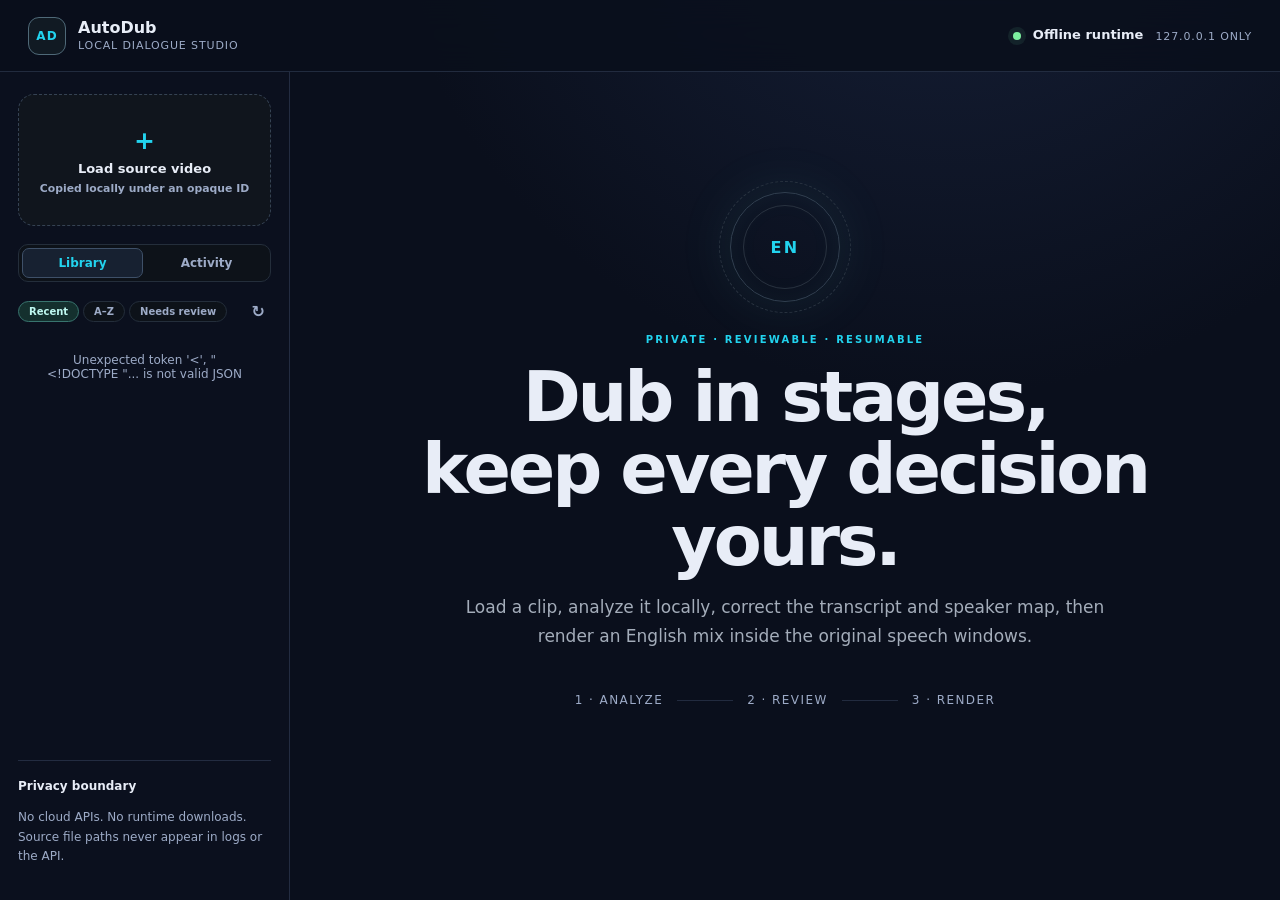
==== src/autodub/web/static/index.html @ 65a3f205 "AutoDub: local, offline, human-in-the-loop anime dubbing pipeline Initial public release: src-layout" ====
<!doctype html>
<html lang="en">
<head>
  <meta charset="utf-8">
  <meta name="viewport" content="width=device-width, initial-scale=1">
  <title>AutoDub Local Studio</title>
  <link rel="stylesheet" href="styles.css">
  <link rel="stylesheet" href="theme.css">
</head>
<body>
  <header class="topbar">
    <div class="brand"><span class="mark">AD</span><div><strong>AutoDub</strong><small>local dialogue studio</small></div></div>
    <div class="privacy"><span class="pulse"></span><strong>Offline runtime</strong><small>127.0.0.1 only</small></div>
  </header>
  <main class="shell">
    <aside class="sidebar">
      <section class="import-card">
        <input id="source" type="file" accept="video/*" hidden>
        <button id="pick" class="dropzone"><span class="drop-icon">+</span><b>Load source video</b><small>Copied locally under an opaque ID</small></button>
        <div id="upload-state" class="muted"></div>
      </section>
      <div class="side-tabs">
        <button id="tab-library" class="side-tab active">Library</button>
        <button id="tab-activity" class="side-tab">Activity<span id="activity-count" class="tab-badge hidden">0</span></button>
      </div>
      <div id="library-pane">
        <div class="sort-row">
          <button class="sort-chip active" data-sort="recent">Recent</button>
          <button class="sort-chip" data-sort="az">A–Z</button>
          <button class="sort-chip" data-sort="review">Needs review</button>
          <button id="projects-refresh" class="sort-refresh" title="Refresh">↻</button>
        </div>
        <div id="projects" class="projects"><div class="empty-small">Nothing imported yet</div></div>
      </div>
      <div id="activity-pane" class="hidden">
        <div id="activity-list" class="activity-list"><div class="empty-small">Nothing running, nothing waiting.</div></div>
        <div class="episode-queue-card">
          <div id="episode-queue-state" class="muted">No reviewed jobs queued.</div>
          <div class="episode-queue-actions">
            <button id="queue-add-current" class="secondary">Add current</button>
            <button id="queue-run" class="accent">Run</button>
            <button id="queue-stop" class="danger">Stop</button>
            <button id="queue-clear" class="secondary">Clear done</button>
          </div>
        </div>
      </div>
      <div class="privacy-note"><b>Privacy boundary</b><p>No cloud APIs. No runtime downloads. Source file paths never appear in logs or the API.</p></div>
    </aside>
    <section class="workspace">
      <div id="project-view" class="hidden">
        <section class="panel">
          <div class="panel-title"><div><h3 id="project-title">Project</h3><p class="muted">The whole show at once: speakers merged across every analyzed episode and grouped into likely characters. Name a group ONCE and it applies to every episode it appears in. Season folders below; the voice bank is per-show, so a season-1 name keeps its voice in every later season.</p></div>
          <div class="actions"><button id="project-prewarm" class="secondary" title="Cut every clip on this board now so plays are instant (already runs automatically on open)">Prepare all clips</button>
          <button id="project-close" class="secondary">← back to jobs</button></div></div>
          <div id="project-tree"></div>
          <div id="prewarm-state" class="muted hidden"></div>
          <div id="project-groups"></div>
        </section>
      </div>
      <div id="welcome" class="welcome">
        <div class="hero-orbit"><span>EN</span></div>
        <p class="eyebrow">PRIVATE · REVIEWABLE · RESUMABLE</p>
        <h1>Dub in stages,<br>keep every decision yours.</h1>
        <p>Load a clip, analyze it locally, correct the transcript and speaker map, then render an English mix inside the original speech windows.</p>
        <div class="stage-row"><span>1 · Analyze</span><i></i><span>2 · Review</span><i></i><span>3 · Render</span></div>
      </div>
      <div id="job-view" class="job-view hidden">
        <section class="job-head panel">
          <div><p class="eyebrow">OPAQUE PROJECT</p><h2 id="job-title"></h2><p id="job-meta" class="muted"></p></div>
          <div class="actions"><button id="save" class="secondary">Save edits</button><button id="analyze" class="primary">Analyze locally</button><button id="render" class="primary accent">Render English dub</button><button id="realign" class="secondary">Realign + remix</button><button id="adapt" class="secondary" title="Slot-aware dialogue adaptation: rewrite English lines to fit their speech windows (meaning-locked)">Adapt dialogue</button><button id="open-studio" class="secondary" title="Merge duplicate voices, name characters, audition demos, and lock the cast">Casting studio</button><button id="cancel-job" class="danger hidden">Cancel safely</button><a id="download" class="button primary success hidden">Export MP4</a><a id="srt" class="button secondary hidden">Export SRT</a><button id="delete-job" class="danger" title="Delete this job and its outputs (sources in input/ and the voice bank are kept)">Delete job</button></div>
        </section>
        <section class="progress-panel panel">
          <div class="progress-copy"><span id="stage">Ready</span><span id="percent">0%</span></div>
          <div class="progress"><div id="bar"></div></div>
          <div id="stage-checklist" class="stage-checklist"></div>
          <p id="progress-detail" class="muted"></p>
          <p id="error" class="error hidden"></p>
        </section>
        <div class="grid-two">
          <section class="panel settings">
            <div class="panel-title"><h3>Run settings</h3><span>Quality first · CPU supported</span></div>
            <label>Quality profile<select id="quality-profile"></select><small id="profile-note">Exact local stack is recorded with the job.</small></label>
            <label>GPU admission<div id="gpu-state" class="gpu-state">Checking render queue...</div><small>Quality actions arm once, recheck the queue, then use the shared lease.</small></label>
            <label>Source language<select id="source-language"><option value="ja">Japanese</option></select></label>
            <label>Expected speakers<input id="speakers" type="number" min="0" max="20" value="0"><small>0 = acoustic auto-cluster</small></label>
            <label>Mix policy<select id="mix-policy"></select><small>Modular bed, ducking, and limiter recipe.</small></label>
            <label>Timing policy<select id="timing-policy"></select><small>Swap timing without changing the voice model.</small></label>
            <label>Voice space<select id="space-policy"></select><small>Dry by default; optional conservative room glue.</small></label>
            <label>Emotion routing<select id="emotion-policy"><option value="source-energy-v1">Source-energy hints</option><option value="off">Off / neutral</option></select><small>Metadata only in normal renders; Chatterbox experiments can use confident hints.</small></label>
            <label>Song skip (EXPERIMENTAL)<select id="song-policy"><option value="skip-detected-v1">Skip detected songs (in testing)</option><option value="dub-all-v1">Off — dub everything</option></select><small>Detected OP/ED/karaoke ranges keep the original singing. In development: check the review list for over-skipping; turn off if something seems wrong.</small></label>
            <label>Source bed <output id="bed-value"></output><input id="bed" type="range" min="0" max="1.2" step="0.05"></label>
            <label>English dialogue <output id="dialogue-value"></output><input id="dialogue" type="range" min="0.5" max="2" step="0.05"><small>Boosts the dubbed voices; the final limiter prevents clipping.</small></label>
            <label>Maximum speech speed <output id="tempo-value"></output><input id="tempo" type="range" min="1" max="2" step="0.05"></label>
          </section>
          <section class="panel voices">
            <div class="panel-title"><h3>Speaker voices</h3><span>Stable per project</span></div>
            <div id="voice-map" class="voice-map"><p class="muted">Analyze first to discover speakers.</p></div>
            <details class="voice-import">
              <summary>Add a local clone reference</summary>
              <p>Use a clean 3–10 second clip and its exact transcript. It stays local under an opaque profile ID.</p>
              <input id="voice-file" type="file" accept="audio/wav,audio/flac,audio/mpeg,audio/mp4,audio/ogg">
              <textarea id="voice-transcript" rows="2" placeholder="Exact words spoken in the reference clip"></textarea>
              <div class="voice-import-row"><select id="voice-language"><option value="ja">Japanese reference</option><option value="en">English reference</option><option value="zh">Chinese reference</option><option value="ko">Korean reference</option></select><button id="voice-add" class="secondary">Import clone</button></div>
              <small id="voice-import-state" class="muted"></small>
            </details>
            <details class="voice-import">
              <summary>Translation glossary</summary>
              <p>One local replacement per line: <code>source = preferred English</code>.</p>
              <textarea id="glossary" rows="5" placeholder="Name = Preferred Name"></textarea>
              <button id="apply-glossary" class="secondary">Apply glossary to reviewed lines</button>
            </details>
          </section>
        </div>
        <section class="panel characters-panel">
          <div class="panel-title"><div><h3>Characters</h3><p class="muted">Series voice bank — the same character keeps the same voice across every episode. Confirm who is who; clear matches apply themselves (and are logged).</p></div><span>Per series · evidence cards</span></div>
          <div class="characters-head">
            <label>Series<input id="series-name" type="text" placeholder="series name (guessed from the file)"></label>
            <button id="characters-load" class="secondary">Load characters</button>
            <button id="characters-auto" class="secondary" title="Apply every clear-zone match; each one is logged as a decision">Apply clear matches</button>
            <button id="characters-prewarm" class="secondary" title="Cut every clip in this panel now so plays are instant (also runs automatically on load)">Prepare clips</button>
            <small id="characters-prewarm-state" class="muted hidden"></small>
          </div>
          <div id="characters-body"><p class="muted">Analyze first, then load characters to review who is who.</p></div>
        </section>
        <section class="panel experiment-panel">
          <div class="panel-title"><div><h3>Experiment mode</h3><p class="muted">Build short timing and balance candidates, then judge them in <a href="/experiments.html">Experiment review</a>.</p></div><span>CPU mix · existing voices</span></div>
          <div class="experiment-controls">
            <label>Start seconds<input id="experiment-start" type="number" min="0" step="0.1" value="0"></label>
            <label>Duration<input id="experiment-duration" type="number" min="5" max="120" step="1" value="45"></label>
            <label>Rendered line set<select id="experiment-lines"><option value="lines">Current job lines</option><option value="lines-v3">Preserved v3 lines</option></select></label>
            <button id="build-experiment" class="primary accent">Build comparison</button>
          </div>
          <small id="experiment-state" class="muted">Six candidates vary one timing, balance, or room-glue dimension at a time; no winner is automatic.</small>
          <details class="tts-experiment">
            <summary>Compare voice models on this reviewed scene</summary>
            <p class="muted">Uses the same lines, speakers, timing, and mix for each selected local TTS model. GPU candidates wait for the GPU; judge them in Experiment review.</p>
            <div id="tts-candidates" class="tts-candidates"></div>
            <div class="tts-actions">
              <button id="build-tts-experiment" class="primary">Queue TTS comparison</button>
              <small id="tts-experiment-state" class="muted"></small>
            </div>
          </details>
        </section>
        <section class="panel review-player">
          <div class="panel-title"><h3>Review player</h3><span id="player-label">Select source, line, or voice audio</span></div>
          <audio id="player" controls preload="none"></audio>
          <p id="qc-summary" class="muted"></p>
          <p id="adapt-summary" class="muted hidden"></p>
        </section>
        <section class="panel script-panel">
          <div class="panel-title"><div><h3>Dialogue review</h3><p class="muted">Correct speaker labels and English lines before rendering.</p></div><span id="line-count">0 lines</span><button id="song-mark-mode" class="secondary" title="Click the first and last line of an opening/ending song; marked lines keep the original audio and are never dubbed">Mark song range</button></div>
          <div id="segments" class="segments"><div class="empty-small">Analysis has not run.</div></div>
        </section>
        <section class="panel event-panel"><div class="panel-title"><h3>Job history</h3><span>Metadata only</span></div><div id="events"></div></section>
      </div>
    </section>
    <section id="casting-studio" class="panel hidden">
      <div class="panel-title">
        <div><h3>Casting studio</h3><p class="muted">Merge duplicate voices, name each character, audition demos, then lock the cast.</p></div>
        <div class="studio-controls">
          <label class="muted"><input type="checkbox" id="studio-official-audio"> official-EN audio in clips</label>
          <input id="studio-series" placeholder="Series name (voice bank)">
          <select id="studio-sort" class="mini" title="Row order">
            <option value="clusters">Sort: likely-same together</option>
            <option value="lines">Sort: most lines</option>
            <option value="label">Sort: label order</option>
          </select>
          <button id="studio-prerender" class="secondary" title="One GPU arm renders every candidate demo before you sit down">Render demos</button>
          <button id="studio-close" class="mini">Close</button>
        </div>
      </div>
      <datalist id="studio-names"></datalist>
      <div id="studio-rows"></div>
      <div id="studio-spotcheck" class="hidden"></div>
      <div class="studio-lock-bar">
        <span id="studio-lock-state" class="muted"></span>
        <div>
          <button id="studio-spotcheck-open" class="secondary" title="Review only the lines the machine is unsure about; skipping is fine">Spot-check flagged lines</button>
          <button id="studio-lock" class="primary accent" disabled>Cast lock</button>
        </div>
      </div>
    </section>
  </main>
  <div id="video-overlay" class="modal-overlay hidden" role="dialog" aria-modal="true" aria-labelledby="video-title">
    <div class="modal-card video-modal">
      <div class="video-head"><h3 id="video-title">Clip</h3>
        <span class="video-head-actions"><button id="video-longer" class="secondary" title="Re-cut this moment with more surrounding conversation">Longer clip</button><button id="video-episode" class="secondary" title="Open the whole episode here, parked just before this line — scrub freely">Watch in episode</button><button id="video-close" class="secondary" title="Close (Esc)">✕</button></span></div>
      <video id="video-player" controls autoplay playsinline></video>
      <small id="video-note" class="muted">first open cuts the clip — a few seconds…</small>
    </div>
  </div>
  <div id="confirm-overlay" class="modal-overlay hidden" role="dialog" aria-modal="true" aria-labelledby="confirm-title">
    <div class="modal-card">
      <h3 id="confirm-title">Confirm</h3>
      <p id="confirm-body"></p>
      <div class="modal-actions">
        <button id="confirm-cancel" class="secondary">Cancel</button>
        <button id="confirm-ok" class="accent">Confirm</button>
      </div>
    </div>
  </div>
  <script src="app.js"></script>
  <script src="studio.js"></script>
</body>
</html>
---- src/autodub/web/static/styles.css ----
:root{color-scheme:dark;--bg:#07090d;--surface:#0e1219;--panel:#121720;--line:#242c39;--text:#eef3fa;--muted:#8994a5;--cyan:#68e1d1;--blue:#7899ff;--danger:#ff7785;--green:#7be0a5;font-family:Inter,ui-sans-serif,system-ui,-apple-system,"Segoe UI",sans-serif}*{box-sizing:border-box}body{margin:0;background:radial-gradient(circle at 74% -20%,#17213a 0,transparent 40%),var(--bg);color:var(--text);min-height:100vh}.topbar{height:72px;border-bottom:1px solid var(--line);display:flex;align-items:center;justify-content:space-between;padding:0 28px;background:rgba(7,9,13,.86);backdrop-filter:blur(16px);position:sticky;top:0;z-index:3}.brand,.privacy{display:flex;align-items:center;gap:12px}.brand div,.privacy{line-height:1.1}.brand small,.privacy small{display:block;color:var(--muted);font-size:11px;margin-top:4px;letter-spacing:.08em;text-transform:uppercase}.mark{display:grid;place-items:center;width:38px;height:38px;border:1px solid #4f6978;border-radius:11px;color:var(--cyan);font-size:12px;font-weight:800;letter-spacing:.1em;background:#111a23}.privacy{text-align:right;font-size:13px}.pulse{width:8px;height:8px;border-radius:50%;background:var(--green);box-shadow:0 0 0 5px #7be0a517}.shell{display:grid;grid-template-columns:290px minmax(0,1fr);min-height:calc(100vh - 72px)}.sidebar{border-right:1px solid var(--line);padding:22px 18px;display:flex;flex-direction:column;gap:18px;background:#090c11}.dropzone{width:100%;min-height:132px;border:1px dashed #354253;background:#10151d;border-radius:16px;color:var(--text);display:flex;flex-direction:column;align-items:center;justify-content:center;gap:6px;cursor:pointer;transition:.2s}.dropzone:hover{border-color:var(--cyan);background:#111c23;transform:translateY(-1px)}.dropzone small{color:var(--muted)}.drop-icon{font-size:25px;color:var(--cyan)}button,.button{font:inherit}.side-heading,.panel-title,.progress-copy{display:flex;align-items:center;justify-content:space-between}.side-heading{font-size:12px;text-transform:uppercase;letter-spacing:.14em;color:var(--muted)}.side-heading button{border:0;background:transparent;color:var(--muted);font-size:19px;cursor:pointer}.jobs{display:flex;flex-direction:column;gap:8px;max-height:46vh;overflow:auto}.job-button{border:1px solid transparent;background:#0e131a;color:var(--text);padding:12px;border-radius:12px;text-align:left;cursor:pointer}.job-button:hover,.job-button.active{border-color:#354454;background:#121a24}.job-button b,.job-button small{display:block}.job-button small{color:var(--muted);margin-top:5px}.job-button .status{float:right;color:var(--cyan);font-size:10px;text-transform:uppercase}.privacy-note{margin-top:auto;border-top:1px solid var(--line);padding-top:16px;color:var(--muted);font-size:12px;line-height:1.6}.privacy-note b{color:var(--text)}.workspace{padding:30px;min-width:0}.welcome{max-width:790px;margin:10vh auto;text-align:center}.hero-orbit{width:110px;height:110px;border:1px solid #314050;border-radius:50%;display:grid;place-items:center;margin:0 auto 32px;box-shadow:0 0 60px #66e4d418,inset 0 0 30px #66e4d40c;position:relative}.hero-orbit:before,.hero-orbit:after{content:"";position:absolute;border-radius:50%;border:1px solid #28323f}.hero-orbit:before{inset:12px}.hero-orbit:after{inset:-12px;border-style:dashed}.hero-orbit span{color:var(--cyan);font-weight:800;letter-spacing:.14em}.eyebrow{font-size:10px;letter-spacing:.22em;color:var(--cyan);font-weight:750}.welcome h1{font-size:clamp(40px,6vw,70px);line-height:1.03;margin:16px 0;font-weight:680;letter-spacing:-.045em}.welcome>p:not(.eyebrow){color:#a4adba;font-size:17px;line-height:1.7;max-width:680px;margin:0 auto}.stage-row{margin:42px auto;display:flex;justify-content:center;align-items:center;gap:14px;color:var(--muted);font-size:12px;text-transform:uppercase;letter-spacing:.12em}.stage-row i{width:56px;height:1px;background:var(--line)}.hidden{display:none!important}.job-view{max-width:1280px;margin:auto;display:flex;flex-direction:column;gap:18px}.panel{background:linear-gradient(145deg,#121720,#0f141c);border:1px solid var(--line);border-radius:16px;padding:20px;box-shadow:0 12px 40px #0002}.job-head{display:flex;align-items:center;justify-content:space-between;gap:20px}.job-head h2{margin:5px 0;font-family:ui-monospace,monospace;font-size:20px}.actions{display:flex;gap:8px;flex-wrap:wrap;justify-content:flex-end}button,.button{border:1px solid var(--line);border-radius:9px;padding:9px 13px;color:var(--text);background:#151b25;cursor:pointer;text-decoration:none;font-size:13px;font-weight:650}button:disabled{opacity:.4;cursor:not-allowed}.primary{border-color:#3e5068;background:#172131}.accent{border-color:#38746e;color:#bff9f1;background:#14302e}.success{border-color:#347752;background:#163525;color:#bdf5cf}.secondary{color:#b5bfcb}.progress-panel{padding:15px 20px}.progress-copy{text-transform:capitalize;font-size:13px}.progress-copy span:last-child{color:var(--cyan);font-variant-numeric:tabular-nums}.progress{height:5px;background:#212936;border-radius:10px;margin-top:11px;overflow:hidden}.progress div{height:100%;width:0;background:linear-gradient(90deg,var(--blue),var(--cyan));transition:width .4s}.error{color:#ffc1c8;background:#3a171d;border:1px solid #6b2c36;padding:10px;border-radius:8px;margin-bottom:0}.grid-two{display:grid;grid-template-columns:minmax(0,1fr) minmax(0,1fr);gap:18px}.grid-two>*{min-width:0}.panel-title h3{margin:0;font-size:15px}.panel-title>span{color:var(--muted);font-size:11px;text-transform:uppercase;letter-spacing:.1em}.settings{display:grid;grid-template-columns:1fr 1fr;gap:14px}.settings .panel-title{grid-column:1/-1}.settings label{display:flex;flex-direction:column;gap:7px;color:#bcc5d0;font-size:12px}.settings label small{color:var(--muted)}select,input,textarea{background:#0b0f15;border:1px solid #2b3442;border-radius:8px;color:var(--text);padding:9px;font:inherit}input[type=range]{padding:0;accent-color:var(--cyan)}output{float:right;color:var(--cyan)}.voice-map{display:grid;grid-template-columns:1fr 1fr;gap:10px;margin-top:14px}.voice-row{display:flex;flex-direction:column;gap:5px;min-width:0}.voice-row select{min-width:0;max-width:100%}.voice-row label{font-family:ui-monospace,monospace;font-size:11px;color:var(--cyan)}.script-panel{padding:0;overflow:hidden}.script-panel>.panel-title{padding:20px;border-bottom:1px solid var(--line)}.panel-title p{margin:4px 0 0;font-size:12px}.segments{max-height:500px;overflow:auto}.segment{display:grid;grid-template-columns:64px 110px 1fr 1fr;gap:12px;padding:14px 20px;border-bottom:1px solid #1d2430;align-items:start}.segment:hover{background:#151b24}.time{font-family:ui-monospace,monospace;font-size:11px;color:var(--muted);padding-top:8px}.segment textarea{width:100%;min-height:70px;resize:vertical;line-height:1.45}.segment .source{color:#a7b0bd;background:#0d1117}.segment input{width:100%;font-family:ui-monospace,monospace;color:var(--cyan)}.event-panel #events{margin-top:14px;display:flex;flex-direction:column;gap:8px}.event{display:grid;grid-template-columns:170px 100px 1fr;font-size:12px;color:var(--muted);padding:7px 0;border-bottom:1px solid #1d2430}.event b{color:var(--text);text-transform:capitalize}.muted,.empty-small{color:var(--muted)}.empty-small{padding:20px;text-align:center;font-size:12px}@media(max-width:900px){.shell{grid-template-columns:1fr}.sidebar{border-right:0;border-bottom:1px solid var(--line)}.jobs{max-height:180px}.privacy-note{display:none}.workspace{padding:18px}.grid-two{grid-template-columns:1fr}.job-head{align-items:flex-start;flex-direction:column}.actions{justify-content:flex-start}.segment{grid-template-columns:56px 1fr}.segment textarea{grid-column:1/-1}.stage-row{flex-wrap:wrap}}@media(max-width:540px){.topbar{padding:0 14px}.privacy small{display:none}.workspace{padding:12px}.segment{padding:12px}.settings{grid-template-columns:1fr}.settings .panel-title{grid-column:auto}.voice-map{grid-template-columns:1fr}.welcome{margin-top:4vh}.welcome h1{font-size:40px}}
.modal-overlay{position:fixed;inset:0;z-index:50;display:flex;align-items:center;justify-content:center;padding:20px;background:rgba(4,7,12,.72);backdrop-filter:blur(6px);animation:modalFade .16s ease}.modal-card{width:100%;max-width:440px;background:linear-gradient(145deg,#121720,#0f141c);border:1px solid var(--line);border-radius:16px;padding:24px;box-shadow:0 24px 70px #000a;animation:modalRise .18s ease}.modal-card h3{margin:0 0 10px;font-size:17px}.modal-card p{margin:0 0 20px;color:#b9c2ce;font-size:14px;line-height:1.6}.modal-actions{display:flex;gap:10px;justify-content:flex-end}.modal-actions button{padding:9px 18px}@keyframes modalFade{from{opacity:0}to{opacity:1}}@keyframes modalRise{from{opacity:0;transform:translateY(8px) scale(.98)}to{opacity:1;transform:none}}
.danger{border-color:#743844;color:#ffc1c8;background:#30151b}.experiment-controls{display:grid;grid-template-columns:repeat(3,minmax(130px,1fr)) auto;gap:12px;align-items:end;margin-top:16px}.experiment-controls label{display:flex;flex-direction:column;gap:6px;color:#bcc5d0;font-size:12px}.review-player audio{width:100%;margin-top:14px}.voice-select-row{display:flex;gap:6px}.voice-select-row select{min-width:0;flex:1}.mini{padding:7px 9px;font-size:11px}.segment{grid-template-columns:64px 110px 1fr 1fr 150px}.line-tools{display:flex;flex-wrap:wrap;gap:6px}.qc-flags{grid-column:3/-1;display:flex;gap:6px;flex-wrap:wrap}.qc-flag{font-size:10px;color:#ffd18a;border:1px solid #6f5527;background:#2e2515;border-radius:999px;padding:3px 7px}@media(max-width:900px){.experiment-controls{grid-template-columns:1fr 1fr}.segment{grid-template-columns:56px 1fr}.line-tools,.qc-flags{grid-column:1/-1}}@media(max-width:540px){.experiment-controls{grid-template-columns:1fr}}
.stage-checklist{display:grid;grid-template-columns:repeat(10,minmax(0,1fr));gap:5px;margin-top:12px}.stage-step{border-top:2px solid #28313f;padding-top:5px;color:#6f7a89;font-size:9px;text-transform:uppercase;letter-spacing:.05em;overflow:hidden;text-overflow:ellipsis;white-space:nowrap}.stage-step.done{border-color:var(--green);color:#9ccbb0}.stage-step.active{border-color:var(--cyan);color:var(--cyan)}.tts-experiment{margin-top:16px;border-top:1px solid var(--line);padding-top:14px}.tts-experiment summary{cursor:pointer;color:#c9d2dd;font-weight:650}.tts-candidates{display:grid;grid-template-columns:repeat(3,minmax(0,1fr));gap:8px;margin:12px 0}.tts-candidate{display:flex;align-items:flex-start;gap:8px;padding:9px;border:1px solid #26303e;border-radius:9px;background:#0c1118;font-size:11px}.tts-candidate input{margin-top:2px}.tts-candidate span{display:block;color:var(--muted);margin-top:2px}.tts-actions{display:flex;align-items:center;gap:12px;flex-wrap:wrap}@media(max-width:900px){.stage-checklist{grid-template-columns:repeat(5,minmax(0,1fr))}.tts-candidates{grid-template-columns:1fr 1fr}}@media(max-width:540px){.stage-checklist{grid-template-columns:repeat(2,minmax(0,1fr))}.tts-candidates{grid-template-columns:1fr}}
.episode-queue-card{border:1px solid #242e3b;background:#0d1219;border-radius:12px;padding:10px;font-size:11px}.episode-queue-items{display:flex;flex-direction:column;gap:4px;margin:8px 0;max-height:110px;overflow:auto}.episode-queue-item{display:flex;justify-content:space-between;gap:6px;color:#aeb8c5;font-family:ui-monospace,monospace}.episode-queue-item span:last-child{text-transform:uppercase;color:var(--cyan);font-size:9px}.episode-queue-actions{display:grid;grid-template-columns:1fr 1fr;gap:5px}.episode-queue-actions button{padding:6px;font-size:10px}
.delivery-hint{grid-column:5;font-size:10px;text-transform:uppercase;letter-spacing:.05em;color:#b7a8ff}@media(max-width:900px){.delivery-hint{grid-column:1/-1}}
/* CHARACTERS panel: evidence cards + three-zone chips. Phone-first widths. */
.characters-head{display:flex;gap:10px;align-items:end;flex-wrap:wrap;margin-top:14px}.characters-head label{display:flex;flex-direction:column;gap:6px;color:#bcc5d0;font-size:12px;flex:1;min-width:180px}.bank-row{margin:14px 0 6px;font-size:12px;color:var(--muted)}.bank-chip{display:inline-block;border:1px solid #38746e;color:#bff9f1;background:#14302e;border-radius:999px;padding:3px 10px;margin:2px 3px;font-size:11px}.character-block{border:1px solid #26303e;border-radius:12px;padding:14px;margin-top:12px;background:#0c1118}.character-head{display:flex;gap:10px;align-items:center;flex-wrap:wrap}.character-head b{font-family:ui-monospace,monospace;color:var(--cyan)}.zone{font-size:11px;border-radius:999px;padding:3px 10px;border:1px solid}.zone-clear{border-color:#347752;color:#bdf5cf;background:#163525}.zone-ask{border-color:#6f5527;color:#ffd18a;background:#2e2515}.zone-new{border-color:#3e5068;color:#b5bfcb;background:#172131}.zone-quarantined{border-color:#743844;color:#ffc1c8;background:#30151b}.evidence-cards{display:grid;grid-template-columns:repeat(3,minmax(0,1fr));gap:10px;margin-top:12px}.evidence-card{display:flex;flex-direction:column;gap:6px;border:1px solid #1d2430;border-radius:9px;padding:8px;background:#0b0f15}.evidence-card img{width:100%;border-radius:6px;aspect-ratio:16/9;object-fit:cover}.evidence-card audio{width:100%;height:32px}.evidence-card small{color:var(--muted);font-size:10px}.character-actions{display:flex;gap:8px;flex-wrap:wrap;margin-top:12px;align-items:center}.character-actions input{min-width:150px}@media(max-width:900px){.evidence-cards{grid-template-columns:1fr 1fr}}@media(max-width:540px){.evidence-cards{grid-template-columns:1fr}.character-actions{flex-direction:column;align-items:stretch}}
.job-row{display:flex;gap:6px;align-items:stretch}.job-row .job-button{flex:1;min-width:0}.job-delete{border:1px solid transparent;background:transparent;color:var(--muted);border-radius:9px;padding:0 8px;cursor:pointer;font-size:13px}.job-delete:hover{border-color:#743844;color:#ffc1c8;background:#30151b}
.card-media{position:relative;cursor:pointer}.card-media img{display:block}.card-play{position:absolute;inset:0;display:grid;place-items:center;color:#fff;font-size:22px;background:rgba(4,7,12,.28);opacity:0;transition:.15s;border-radius:6px}.card-media:hover .card-play{opacity:1}.card-video{display:flex;flex-direction:column;gap:4px;position:relative}.card-video video{width:100%;border-radius:6px;aspect-ratio:16/9;background:#000}.card-close{position:absolute;top:6px;right:6px;border:1px solid var(--line);background:rgba(7,9,13,.8);color:var(--text);border-radius:7px;padding:2px 8px;cursor:pointer;font-size:12px}.card-note{font-size:10px}
.projects{display:flex;flex-direction:column;gap:6px;max-height:22vh;overflow:auto}.project-button{border:1px solid transparent;background:#0e131a;color:var(--text);padding:10px 12px;border-radius:12px;text-align:left;cursor:pointer}.project-button:hover{border-color:#38746e;background:#121a24}.project-button b,.project-button small{display:block}.project-button small{color:var(--muted);margin-top:4px}.season-block{margin:12px 0}.season-block b{font-size:12px;text-transform:uppercase;letter-spacing:.08em;color:var(--muted)}.season-eps{display:flex;flex-wrap:wrap;gap:5px;margin-top:6px}.ep-chip{border:1px solid #26303e;border-radius:999px;padding:2px 9px;font-size:11px;color:var(--muted);background:#0c1118}.ep-chip.done{border-color:#347752;color:#bdf5cf}
/* SIDEBAR: Library/Activity tabs, show cards with status-colored episode pills, grouped activity feed. */
.side-tabs{display:flex;background:#0d1219;border:1px solid #242e3b;border-radius:10px;padding:3px;gap:3px}.side-tab{flex:1;border:1px solid transparent;background:transparent;color:var(--muted);border-radius:7px;padding:7px 8px;font-size:12px;font-weight:650;cursor:pointer}.side-tab.active{background:#172131;border-color:#3e5068;color:var(--cyan)}.tab-badge{margin-left:6px;background:#2b3f57;color:#9fd2f2;border-radius:999px;padding:1px 6px;font-size:10px;font-variant-numeric:tabular-nums}
#library-pane,#activity-pane{display:flex;flex-direction:column;gap:10px;min-height:0}
.sort-row{display:flex;gap:4px;align-items:center}.sort-chip{border:1px solid #242e3b;background:#0d1219;color:var(--muted);border-radius:999px;padding:4px 10px;font-size:10px;font-weight:650;cursor:pointer}.sort-chip.active{border-color:#38746e;background:#14302e;color:#bff9f1}.sort-refresh{margin-left:auto;border:0;background:transparent;color:var(--muted);font-size:16px;cursor:pointer;padding:2px 6px}
.projects{max-height:52vh}
.show-card{border:1px solid #242e3b;background:#0e131a;border-radius:12px;padding:10px 11px;display:flex;flex-direction:column;gap:7px}.show-card:hover{border-color:#354454}
.show-head{border:0;background:transparent;color:var(--text);text-align:left;cursor:pointer;padding:0}.show-head b{display:block;font-size:13px;line-height:1.3}.show-head small{display:block;color:var(--muted);margin-top:3px;font-family:ui-monospace,monospace;font-size:10px}
.show-progress{height:3px;background:#212936;border-radius:2px;overflow:hidden}.show-progress div{height:100%;background:#ffd18a;transition:width .4s}
.show-run{color:#ffd18a;font-family:ui-monospace,monospace;font-size:10px}
.chip-strip{display:flex;flex-direction:column;gap:4px}
.chip-row{display:flex;flex-wrap:wrap;gap:3px;align-items:center}
.chip-season{color:var(--muted);font-size:10px;font-family:ui-monospace,monospace;min-width:20px}
.ep-pill{border:1px solid #26303e;background:#0c1118;color:#5d7186;border-radius:5px;padding:2px 7px;font-size:10px;font-family:ui-monospace,monospace;cursor:pointer}
.ep-pill.done{border-color:#347752;background:#163525;color:#bdf5cf}
.ep-pill.run{border-color:#6f5527;background:#2e2515;color:#ffd18a}
.ep-pill.fail{border-color:#743844;background:#30151b;color:#ffc1c8}
.ep-pill:hover{border-color:var(--cyan);color:var(--cyan)}
.activity-list{display:flex;flex-direction:column;gap:5px;max-height:46vh;overflow:auto}
.activity-head{font-size:9px;letter-spacing:.14em;font-weight:700;color:var(--muted);padding:6px 2px 1px}
.activity-head.amber{color:#ffd18a}.activity-head.green{color:var(--green)}
.activity-row{border:1px solid #242e3b;background:#0e131a;border-radius:9px;padding:8px 10px;text-align:left;cursor:pointer;display:flex;flex-direction:column;gap:6px;color:var(--text)}
.activity-row:hover{border-color:#354454}.activity-row.dim{background:#0b0f15;color:#9fb4cc}
.activity-top{display:flex;justify-content:space-between;gap:8px;align-items:baseline}.activity-top b{font-size:11.5px;font-weight:650;min-width:0;overflow:hidden;text-overflow:ellipsis;white-space:nowrap}.activity-top span{font-size:9px;font-family:ui-monospace,monospace;text-transform:uppercase;color:var(--muted);flex:none}
.activity-top .amber{color:#ffd18a}.activity-top .green{color:var(--green)}
.activity-bar{height:3px;background:#212936;border-radius:2px;overflow:hidden}.activity-bar div{height:100%;background:#ffd18a;transition:width .4s}
@media(max-width:900px){.projects{max-height:32vh}.activity-list{max-height:30vh}}

/* GROUP CONFIDENCE LIGHTS: red/amber/green per group */
.conf { display: inline-flex; align-items: center; gap: 4px; padding: 2px 9px;
  border-radius: 999px; font-size: 11px; font-weight: 600; letter-spacing: .2px; }
.conf-green { background: #163525; color: #bdf5cf; }
.conf-amber { background: #2e2515; color: #ffd18a; }
.conf-red   { background: #30151b; color: #ffc1c8; }
.conf-solo  { background: #1c2330; color: #93a4bd; }

/* CHARACTER ROSTER: accordion tabs per character, sorted red/amber/green */
.roster-section { margin: 14px 0 6px; font-size: 11px; font-weight: 700;
  letter-spacing: 1.2px; color: #93a4bd; }
.roster-acc { border: 1px solid #232c3d; border-radius: 10px; margin: 6px 0;
  background: #101724; }
.roster-acc > summary { cursor: pointer; padding: 9px 12px; display: flex;
  align-items: center; gap: 9px; flex-wrap: wrap; list-style: none; }
.roster-acc > summary::-webkit-details-marker { display: none; }
.roster-acc > summary::before { content: '▸'; color: #93a4bd; font-size: 12px; }
.roster-acc[open] > summary::before { content: '▾'; }
.roster-acc > summary .muted { font-size: 11px; }
.roster-acc[open] { border-color: #33405a; }
.roster-acc > .evidence-cards, .roster-acc > .character-actions,
.roster-acc > .attach-block, .roster-acc > p { margin: 0 12px 10px; }
.roster-acc.minors > .roster-acc { margin: 6px 10px; }
.attach-block { border-top: 1px dashed #232c3d; padding-top: 8px; margin-top: 4px; }
.member-actions { display: flex; gap: 6px; align-items: center; margin-top: 6px;
  flex-wrap: wrap; }
.mini { font-size: 11px; padding: 3px 8px; border-radius: 7px; }
button.mini.danger { background: #30151b; color: #ffc1c8; border: 1px solid #59252f; }
select.mini { background: #0c1320; color: #cdd7e6; border: 1px solid #232c3d; }
@media (max-width: 700px) {
  .roster-acc > summary { padding: 8px 9px; }
  .roster-acc > .evidence-cards, .roster-acc > .character-actions { margin: 0 8px 8px; }
}

/* roster hint + neutral per-clip correction button (red "not them" buttons read as
   verdicts; corrections must look like actions, not states) */
.roster-hint { font-size: 12px; margin: 8px 12px 0; }
button.mini.ghost { background: transparent; color: #93a4bd; border: 1px solid #33405a; }
button.mini.ghost:hover { background: #30151b; color: #ffc1c8; border-color: #59252f; }

/* CAST MAP strip: one face tile per character at the top of the roster */
.cast-strip { display: flex; gap: 8px; overflow-x: auto; padding: 4px 2px 10px;
  border-bottom: 1px solid #232c3d; margin-bottom: 8px; }
.cast-tile { display: flex; flex-direction: column; align-items: center; gap: 4px;
  background: none; border: none; cursor: pointer; padding: 2px; min-width: 112px; }
.cast-face { width: 104px; height: 104px; border-radius: 12px; object-fit: cover;
  border: 1px solid #33405a; background: #0c1320; }
.cast-face.letter { display: flex; align-items: center; justify-content: center;
  color: #7be0a5; font-weight: 700; font-size: 34px; }
.cast-tile small { color: #93a4bd; font-size: 11px; display: flex; align-items: center; gap: 4px; }
.cast-zoom { position: fixed; inset: 0; background: rgba(5, 9, 16, .88); z-index: 60;
  display: flex; flex-direction: column; align-items: center; justify-content: center; gap: 12px; }
.cast-zoom img { max-width: min(92vw, 1100px); max-height: 74vh; border-radius: 12px;
  border: 1px solid #33405a; }
.cast-zoom .zoom-actions { display: flex; gap: 10px; }
.cast-tile:hover .cast-face { border-color: #68e1d1; }
.conf-dot { width: 7px; height: 7px; border-radius: 50%; display: inline-block; }
.conf-dot.green { background: #7be0a5; } .conf-dot.amber { background: #ffd18a; }
.conf-dot.red { background: #ff8fa0; } .conf-dot.solo { background: #93a4bd; }

/* cast-pack hint chip: "likely: <name>" from episode-signature matching */
.cast-hint { background: #0f2b28; color: #68e1d1; border: 1px solid #1d4a44;
  padding: 2px 9px; border-radius: 999px; font-size: 11px; font-weight: 600; }

/* weak cast hint: grey, not a claim (weak hints were being read as real matches) */
.cast-hint.weak { background: #1c2330; color: #93a4bd; border-color: #33405a; }

/* manual song range-marking */
.song-marking .segment .time{cursor:pointer;text-decoration:underline}
.segment.song-anchor{outline:2px dashed #7c3aed;border-radius:6px}

/* casting studio */
#casting-studio .studio-controls{display:flex;gap:8px;align-items:center;flex-wrap:wrap}
#studio-series{padding:6px 8px;border-radius:6px;border:1px solid #334;background:transparent;color:inherit}
.studio-row{border:1px solid #2a2f3a;border-radius:10px;padding:10px;margin:10px 0}
.studio-row.studio-muted{opacity:.55}
.studio-head{display:flex;gap:10px;align-items:center;margin-bottom:8px}
.tier{font-size:11px;padding:1px 8px;border-radius:10px;border:1px solid #556}
.tier-main{background:#1d4ed8;color:#fff;border-color:#1d4ed8}
.tier-minor{background:#334155;color:#fff}
.studio-body{display:grid;grid-template-columns:minmax(340px,1.7fr) minmax(200px,1fr) minmax(220px,1fr);gap:14px}
.studio-gallery{display:grid;grid-template-columns:repeat(auto-fill,minmax(190px,1fr));gap:8px;align-content:start}
.studio-card img{width:100%;height:100%;object-fit:cover;border-radius:8px;border:1px solid #334}
.merge-chip{margin-top:6px;font-size:12px;border:1px dashed #7c3aed;border-radius:8px;padding:6px;display:flex;gap:6px;align-items:center;flex-wrap:wrap}
.studio-voice select{width:100%}
.studio-reason.studio-amber{color:#f59e0b}
.studio-demo-buttons{display:flex;gap:6px;margin-top:6px;flex-wrap:wrap}
.studio-lock-bar{display:flex;justify-content:space-between;align-items:center;gap:10px;margin-top:12px;border-top:1px solid #2a2f3a;padding-top:10px;flex-wrap:wrap}
@media (max-width: 760px){.studio-body{grid-template-columns:1fr}}
.spot-row{display:flex;gap:10px;align-items:center;border-top:1px solid #2a2f3a;padding:6px 0;flex-wrap:wrap}
.spot-row img{width:80px;height:45px;object-fit:cover;border-radius:6px;border:1px solid #334}
.spot-meta{display:flex;flex-direction:column;min-width:180px;flex:1}
#casting-studio{grid-column:1 / -1;width:100%}
.studio-card{cursor:pointer;position:relative;aspect-ratio:16/9}
.card-audio{position:absolute;right:6px;bottom:6px;padding:2px 10px;opacity:.92}
.video-modal{max-width:min(940px,94vw);padding:16px}
.video-head{display:flex;align-items:center;justify-content:space-between;gap:10px;margin-bottom:10px}
.video-head h3{margin:0;font-size:15px}
.video-head button{padding:4px 10px}
.video-modal video{width:100%;max-height:72vh;background:#000;border-radius:10px}
#video-note{display:block;margin-top:8px}
.video-head-actions{display:flex;gap:8px;align-items:center}
---- src/autodub/web/static/theme.css ----
/* Theme tokens shared by every AutoDub page. */
:root {
  --bg: #0A0F1C;
  --surface: #0F1626;
  --panel: #161F33;
  --line: rgba(146, 170, 219, 0.18);
  --text: #E8EDF7;
  --muted: #9DABC7;
  --cyan: #22D3EE;
  --blue: #4F7DF6;
  --danger: #F2698E;
  --green: #7DF0A0;
}

.topbar { background: rgba(10, 15, 28, 0.88); }
.sidebar { background: #0B101E; }
.panel { background: linear-gradient(145deg, #161F33, #0F1626); }

/* Blue means action; cyan is reserved for alive/status signals. */
.primary,
.accent {
  background: linear-gradient(135deg, #4F7DF6, #3B6EF6);
  border-color: transparent;
  color: white;
  box-shadow: 0 6px 22px -8px rgba(79, 125, 246, 0.55);
}
.primary:hover,
.accent:hover { background: linear-gradient(135deg, #6B97FF, #4F7DF6); }
.success { background: #194E37; border-color: #3ECF8E; color: #EAFFF4; }

select:focus,
input:focus,
textarea:focus {
  outline: none;
  border-color: #4F7DF6;
  box-shadow: 0 0 0 3px rgba(79, 125, 246, 0.25);
}

*::-webkit-scrollbar { width: 9px; height: 9px; }
*::-webkit-scrollbar-thumb {
  background: rgba(120, 150, 210, 0.22);
  border-radius: 999px;
  border: 2px solid transparent;
  background-clip: padding-box;
}
*::-webkit-scrollbar-track { background: transparent; }

.voice-import {
  margin-top: 16px;
  border-top: 1px solid rgba(146, 170, 219, 0.12);
  padding-top: 12px;
  color: var(--muted);
  font-size: 12px;
}
.voice-import summary { color: #67E8F9; cursor: pointer; font-weight: 650; }
.voice-import p { line-height: 1.5; }
.voice-import input,
.voice-import textarea { display: block; width: 100%; margin-top: 8px; }
.voice-import-row { display: flex; gap: 8px; margin-top: 8px; }
.voice-import-row select { flex: 1; }
.voice-import-state { display: block; min-height: 18px; margin-top: 7px; }

.gpu-state {
  border: 1px solid var(--line);
  border-radius: 8px;
  padding: 9px;
  font-family: ui-monospace, monospace;
  font-size: 11px;
}
.gpu-state.ready { border-color: #347752; color: var(--green); background: #163525; }
.gpu-state.blocked { border-color: #6B532C; color: #FFD27A; background: #302511; }
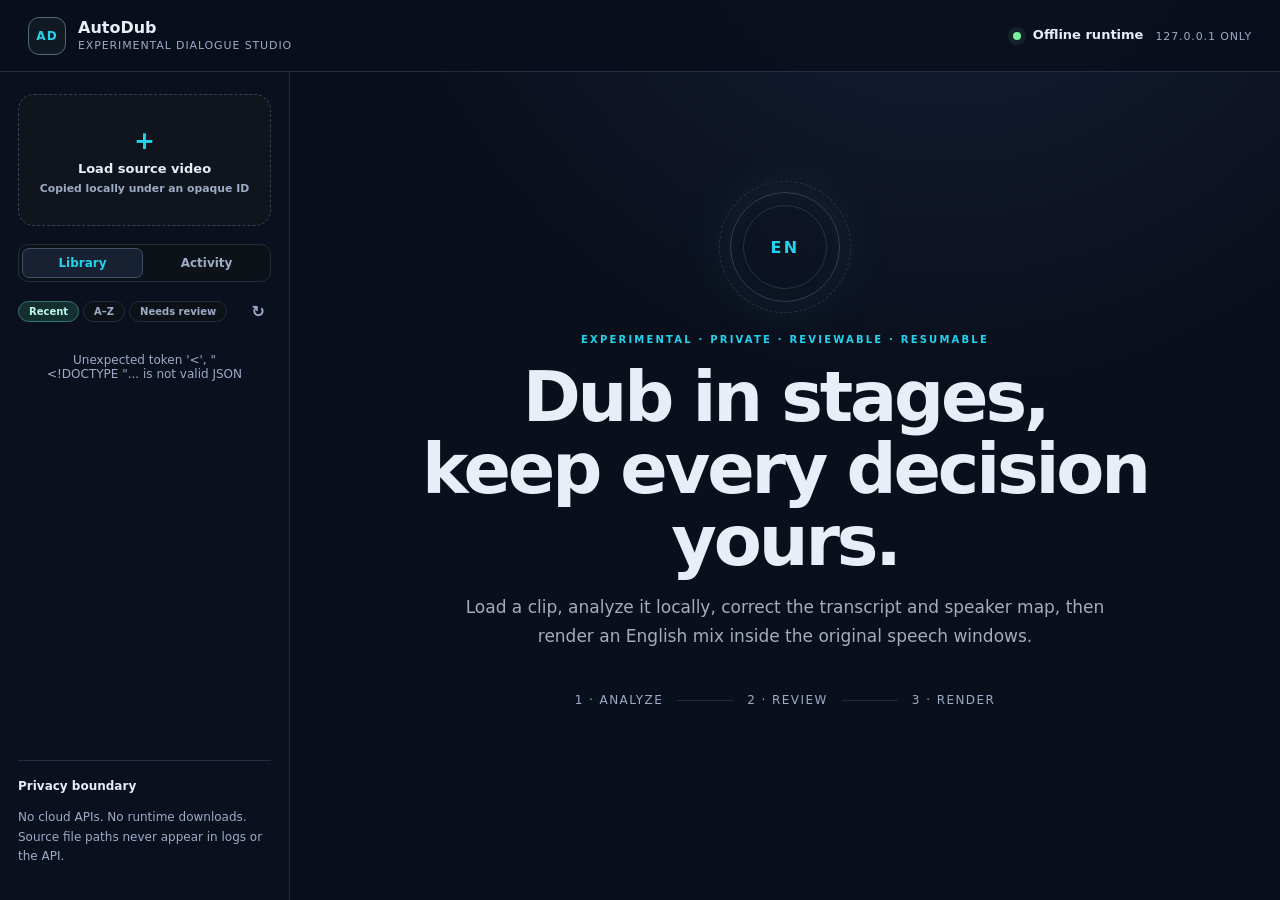
==== commit 7615412a: "Label the project as an experimental personal research project (README status note, known limitation" ====
--- a/src/autodub/web/static/index.html
+++ b/src/autodub/web/static/index.html
@@ -9,7 +9,7 @@
 </head>
 <body>
   <header class="topbar">
-    <div class="brand"><span class="mark">AD</span><div><strong>AutoDub</strong><small>local dialogue studio</small></div></div>
+    <div class="brand"><span class="mark">AD</span><div><strong>AutoDub</strong><small>experimental dialogue studio</small></div></div>
     <div class="privacy"><span class="pulse"></span><strong>Offline runtime</strong><small>127.0.0.1 only</small></div>
   </header>
   <main class="shell">
@@ -59,7 +59,7 @@
       </div>
       <div id="welcome" class="welcome">
         <div class="hero-orbit"><span>EN</span></div>
-        <p class="eyebrow">PRIVATE · REVIEWABLE · RESUMABLE</p>
+        <p class="eyebrow">EXPERIMENTAL · PRIVATE · REVIEWABLE · RESUMABLE</p>
         <h1>Dub in stages,<br>keep every decision yours.</h1>
         <p>Load a clip, analyze it locally, correct the transcript and speaker map, then render an English mix inside the original speech windows.</p>
         <div class="stage-row"><span>1 · Analyze</span><i></i><span>2 · Review</span><i></i><span>3 · Render</span></div>
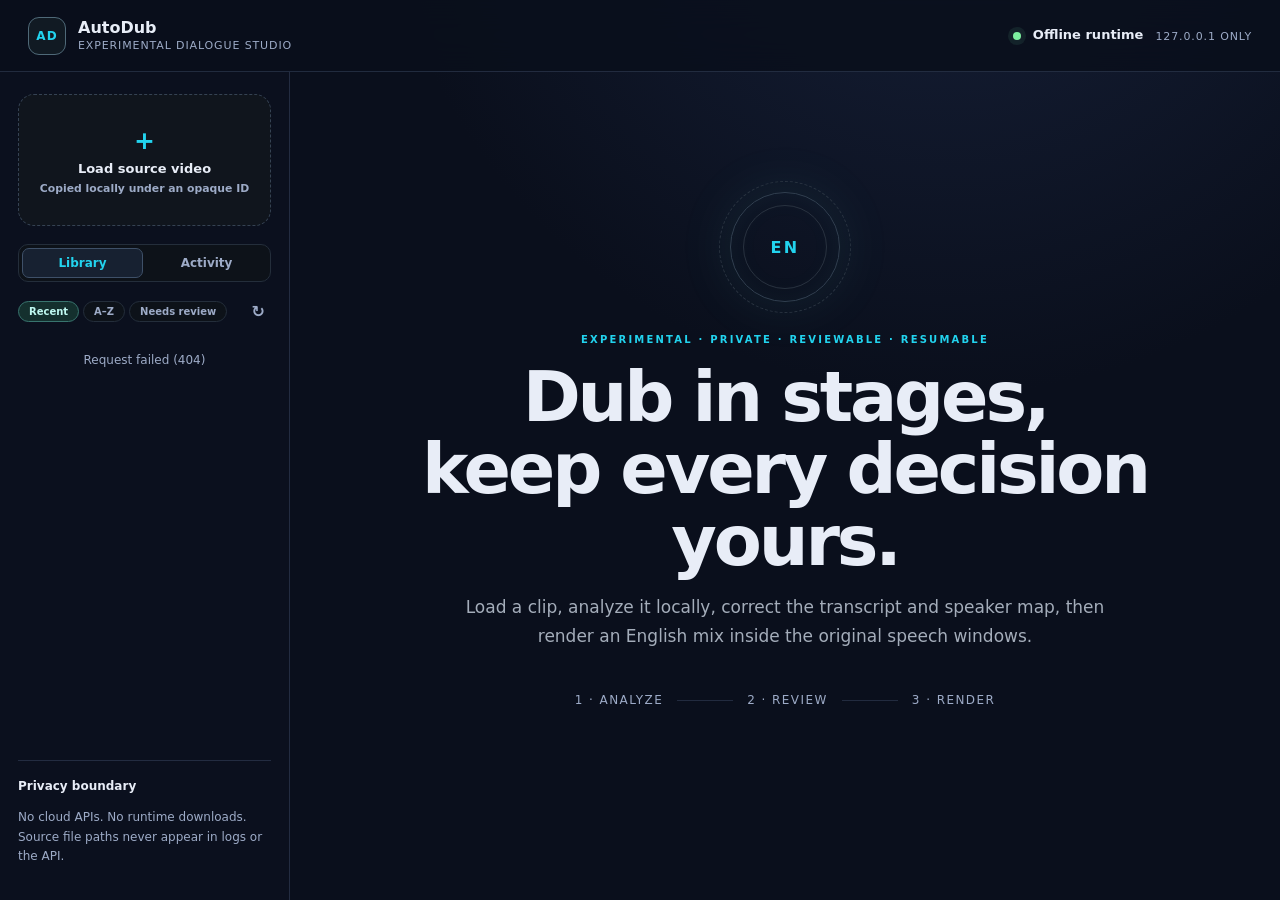
==== commit 2f2d225a: "UI: fix CSP-blocked inline styles, remove unreachable v1 casting panel Progress bars, casting status" ====
--- a/src/autodub/web/static/index.html
+++ b/src/autodub/web/static/index.html
@@ -67,7 +67,7 @@
       <div id="job-view" class="job-view hidden">
         <section class="job-head panel">
           <div><p class="eyebrow">OPAQUE PROJECT</p><h2 id="job-title"></h2><p id="job-meta" class="muted"></p></div>
-          <div class="actions"><button id="save" class="secondary">Save edits</button><button id="analyze" class="primary">Analyze locally</button><button id="render" class="primary accent">Render English dub</button><button id="realign" class="secondary">Realign + remix</button><button id="adapt" class="secondary" title="Slot-aware dialogue adaptation: rewrite English lines to fit their speech windows (meaning-locked)">Adapt dialogue</button><button id="open-studio" class="secondary" title="Merge duplicate voices, name characters, audition demos, and lock the cast">Casting studio</button><button id="cancel-job" class="danger hidden">Cancel safely</button><a id="download" class="button primary success hidden">Export MP4</a><a id="srt" class="button secondary hidden">Export SRT</a><button id="delete-job" class="danger" title="Delete this job and its outputs (sources in input/ and the voice bank are kept)">Delete job</button></div>
+          <div class="actions"><button id="save" class="secondary">Save edits</button><button id="analyze" class="primary">Analyze locally</button><button id="render" class="primary accent">Render English dub</button><button id="realign" class="secondary">Realign + remix</button><button id="adapt" class="secondary" title="Slot-aware dialogue adaptation: rewrite English lines to fit their speech windows (meaning-locked)">Adapt dialogue</button><button id="open-studio" class="secondary" title="Merge duplicate voices, name characters, audition demos, and lock the cast">Casting studio</button><button id="cancel-job" class="danger hidden">Cancel safely</button><a id="download" class="button primary success hidden">Export MP4</a><a id="srt" class="button secondary hidden">Export SRT</a><button id="delete-job" class="danger" title="Delete this job and its outputs (the series voice bank is kept)">Delete job</button></div>
         </section>
         <section class="progress-panel panel">
           <div class="progress-copy"><span id="stage">Ready</span><span id="percent">0%</span></div>
@@ -154,41 +154,7 @@
         <section class="panel event-panel"><div class="panel-title"><h3>Job history</h3><span>Metadata only</span></div><div id="events"></div></section>
       </div>
     </section>
-    <section id="casting-studio" class="panel hidden">
-      <div class="panel-title">
-        <div><h3>Casting studio</h3><p class="muted">Merge duplicate voices, name each character, audition demos, then lock the cast.</p></div>
-        <div class="studio-controls">
-          <label class="muted"><input type="checkbox" id="studio-official-audio"> official-EN audio in clips</label>
-          <input id="studio-series" placeholder="Series name (voice bank)">
-          <select id="studio-sort" class="mini" title="Row order">
-            <option value="clusters">Sort: likely-same together</option>
-            <option value="lines">Sort: most lines</option>
-            <option value="label">Sort: label order</option>
-          </select>
-          <button id="studio-prerender" class="secondary" title="One GPU arm renders every candidate demo before you sit down">Render demos</button>
-          <button id="studio-close" class="mini">Close</button>
-        </div>
-      </div>
-      <datalist id="studio-names"></datalist>
-      <div id="studio-rows"></div>
-      <div id="studio-spotcheck" class="hidden"></div>
-      <div class="studio-lock-bar">
-        <span id="studio-lock-state" class="muted"></span>
-        <div>
-          <button id="studio-spotcheck-open" class="secondary" title="Review only the lines the machine is unsure about; skipping is fine">Spot-check flagged lines</button>
-          <button id="studio-lock" class="primary accent" disabled>Cast lock</button>
-        </div>
-      </div>
-    </section>
   </main>
-  <div id="video-overlay" class="modal-overlay hidden" role="dialog" aria-modal="true" aria-labelledby="video-title">
-    <div class="modal-card video-modal">
-      <div class="video-head"><h3 id="video-title">Clip</h3>
-        <span class="video-head-actions"><button id="video-longer" class="secondary" title="Re-cut this moment with more surrounding conversation">Longer clip</button><button id="video-episode" class="secondary" title="Open the whole episode here, parked just before this line — scrub freely">Watch in episode</button><button id="video-close" class="secondary" title="Close (Esc)">✕</button></span></div>
-      <video id="video-player" controls autoplay playsinline></video>
-      <small id="video-note" class="muted">first open cuts the clip — a few seconds…</small>
-    </div>
-  </div>
   <div id="confirm-overlay" class="modal-overlay hidden" role="dialog" aria-modal="true" aria-labelledby="confirm-title">
     <div class="modal-card">
       <h3 id="confirm-title">Confirm</h3>
--- a/src/autodub/web/static/styles.css
+++ b/src/autodub/web/static/styles.css
@@ -107,34 +107,7 @@
 .song-marking .segment .time{cursor:pointer;text-decoration:underline}
 .segment.song-anchor{outline:2px dashed #7c3aed;border-radius:6px}
 
-/* casting studio */
-#casting-studio .studio-controls{display:flex;gap:8px;align-items:center;flex-wrap:wrap}
-#studio-series{padding:6px 8px;border-radius:6px;border:1px solid #334;background:transparent;color:inherit}
-.studio-row{border:1px solid #2a2f3a;border-radius:10px;padding:10px;margin:10px 0}
-.studio-row.studio-muted{opacity:.55}
-.studio-head{display:flex;gap:10px;align-items:center;margin-bottom:8px}
-.tier{font-size:11px;padding:1px 8px;border-radius:10px;border:1px solid #556}
-.tier-main{background:#1d4ed8;color:#fff;border-color:#1d4ed8}
-.tier-minor{background:#334155;color:#fff}
-.studio-body{display:grid;grid-template-columns:minmax(340px,1.7fr) minmax(200px,1fr) minmax(220px,1fr);gap:14px}
-.studio-gallery{display:grid;grid-template-columns:repeat(auto-fill,minmax(190px,1fr));gap:8px;align-content:start}
-.studio-card img{width:100%;height:100%;object-fit:cover;border-radius:8px;border:1px solid #334}
-.merge-chip{margin-top:6px;font-size:12px;border:1px dashed #7c3aed;border-radius:8px;padding:6px;display:flex;gap:6px;align-items:center;flex-wrap:wrap}
-.studio-voice select{width:100%}
-.studio-reason.studio-amber{color:#f59e0b}
-.studio-demo-buttons{display:flex;gap:6px;margin-top:6px;flex-wrap:wrap}
-.studio-lock-bar{display:flex;justify-content:space-between;align-items:center;gap:10px;margin-top:12px;border-top:1px solid #2a2f3a;padding-top:10px;flex-wrap:wrap}
-@media (max-width: 760px){.studio-body{grid-template-columns:1fr}}
-.spot-row{display:flex;gap:10px;align-items:center;border-top:1px solid #2a2f3a;padding:6px 0;flex-wrap:wrap}
-.spot-row img{width:80px;height:45px;object-fit:cover;border-radius:6px;border:1px solid #334}
-.spot-meta{display:flex;flex-direction:column;min-width:180px;flex:1}
-#casting-studio{grid-column:1 / -1;width:100%}
-.studio-card{cursor:pointer;position:relative;aspect-ratio:16/9}
-.card-audio{position:absolute;right:6px;bottom:6px;padding:2px 10px;opacity:.92}
-.video-modal{max-width:min(940px,94vw);padding:16px}
-.video-head{display:flex;align-items:center;justify-content:space-between;gap:10px;margin-bottom:10px}
-.video-head h3{margin:0;font-size:15px}
-.video-head button{padding:4px 10px}
-.video-modal video{width:100%;max-height:72vh;background:#000;border-radius:10px}
-#video-note{display:block;margin-top:8px}
-.video-head-actions{display:flex;gap:8px;align-items:center}
+/* song markers (classes instead of inline styles, which the CSP blocks) */
+.qc-flags.song-banner{margin:6px 0}
+.qc-flag.song{background:#7c3aed;color:#fff}
+.segment.song-outline{outline:2px solid #7c3aed;border-radius:6px}
